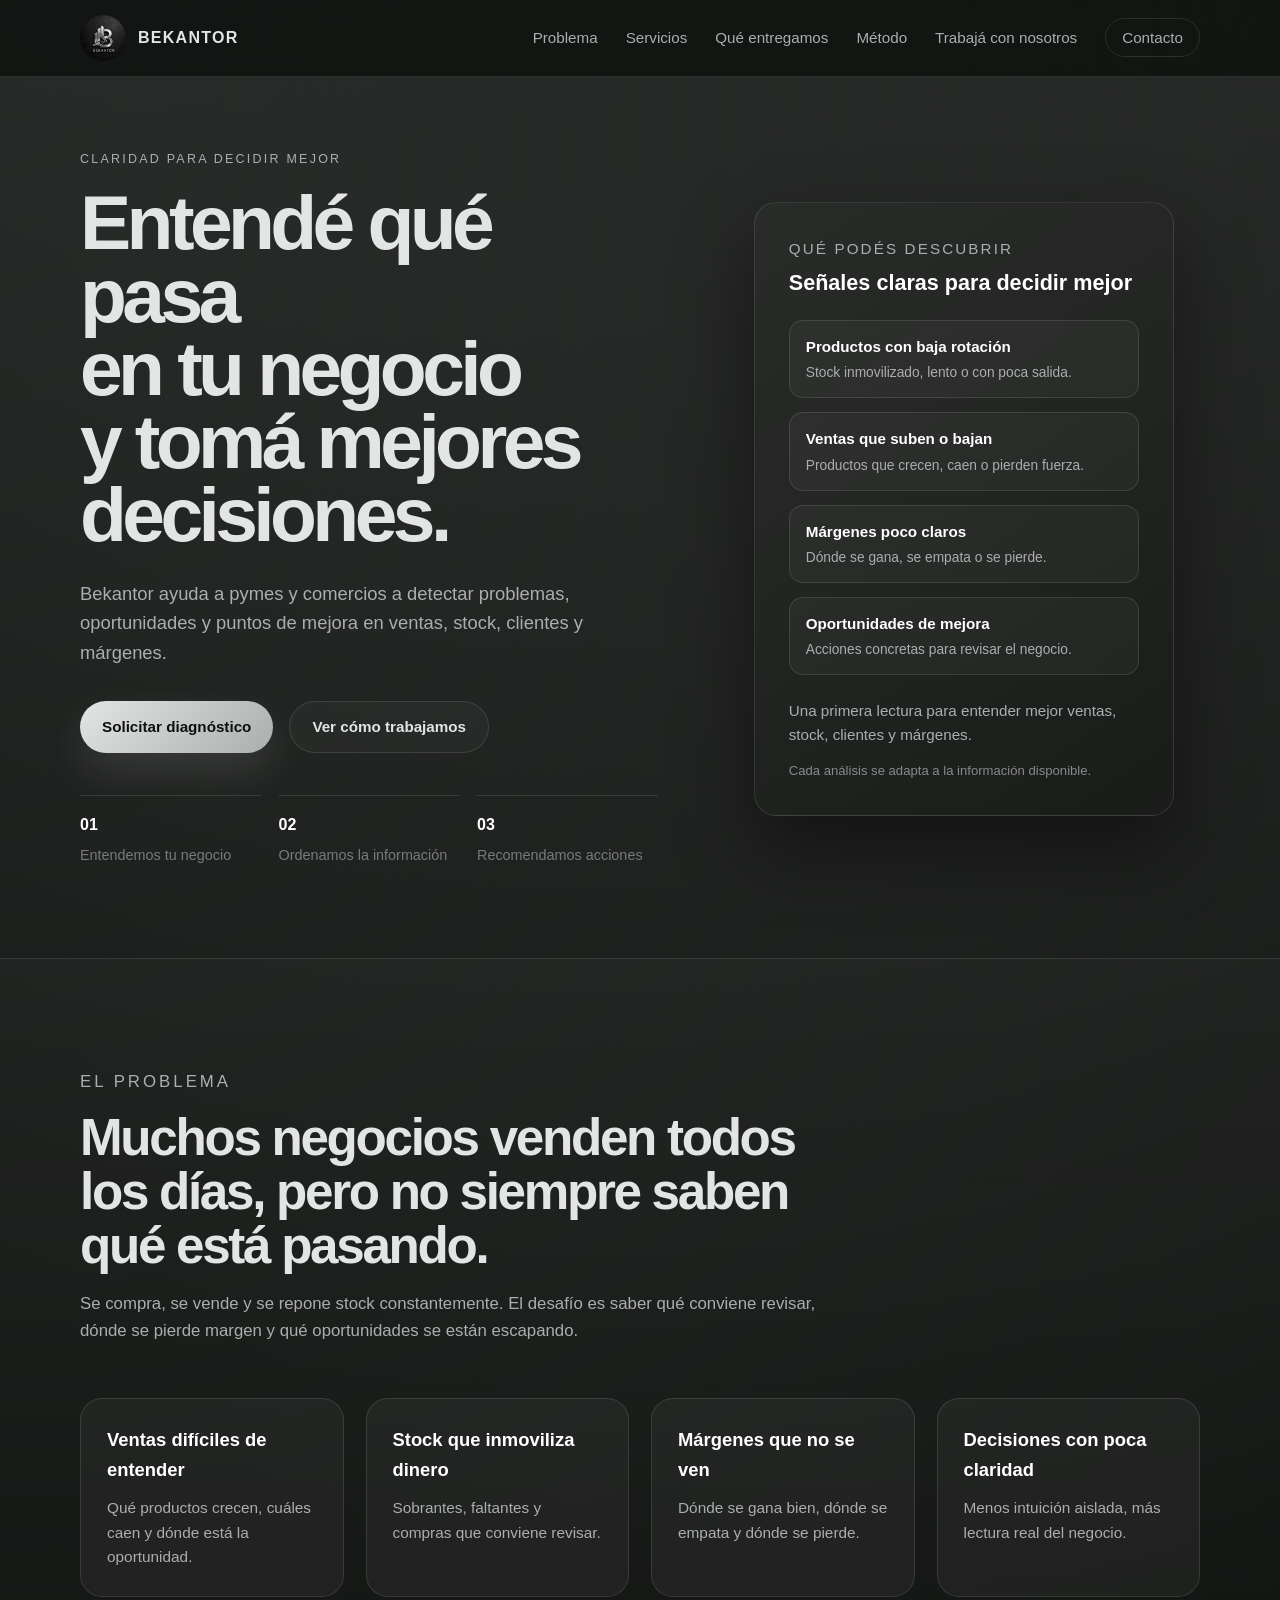
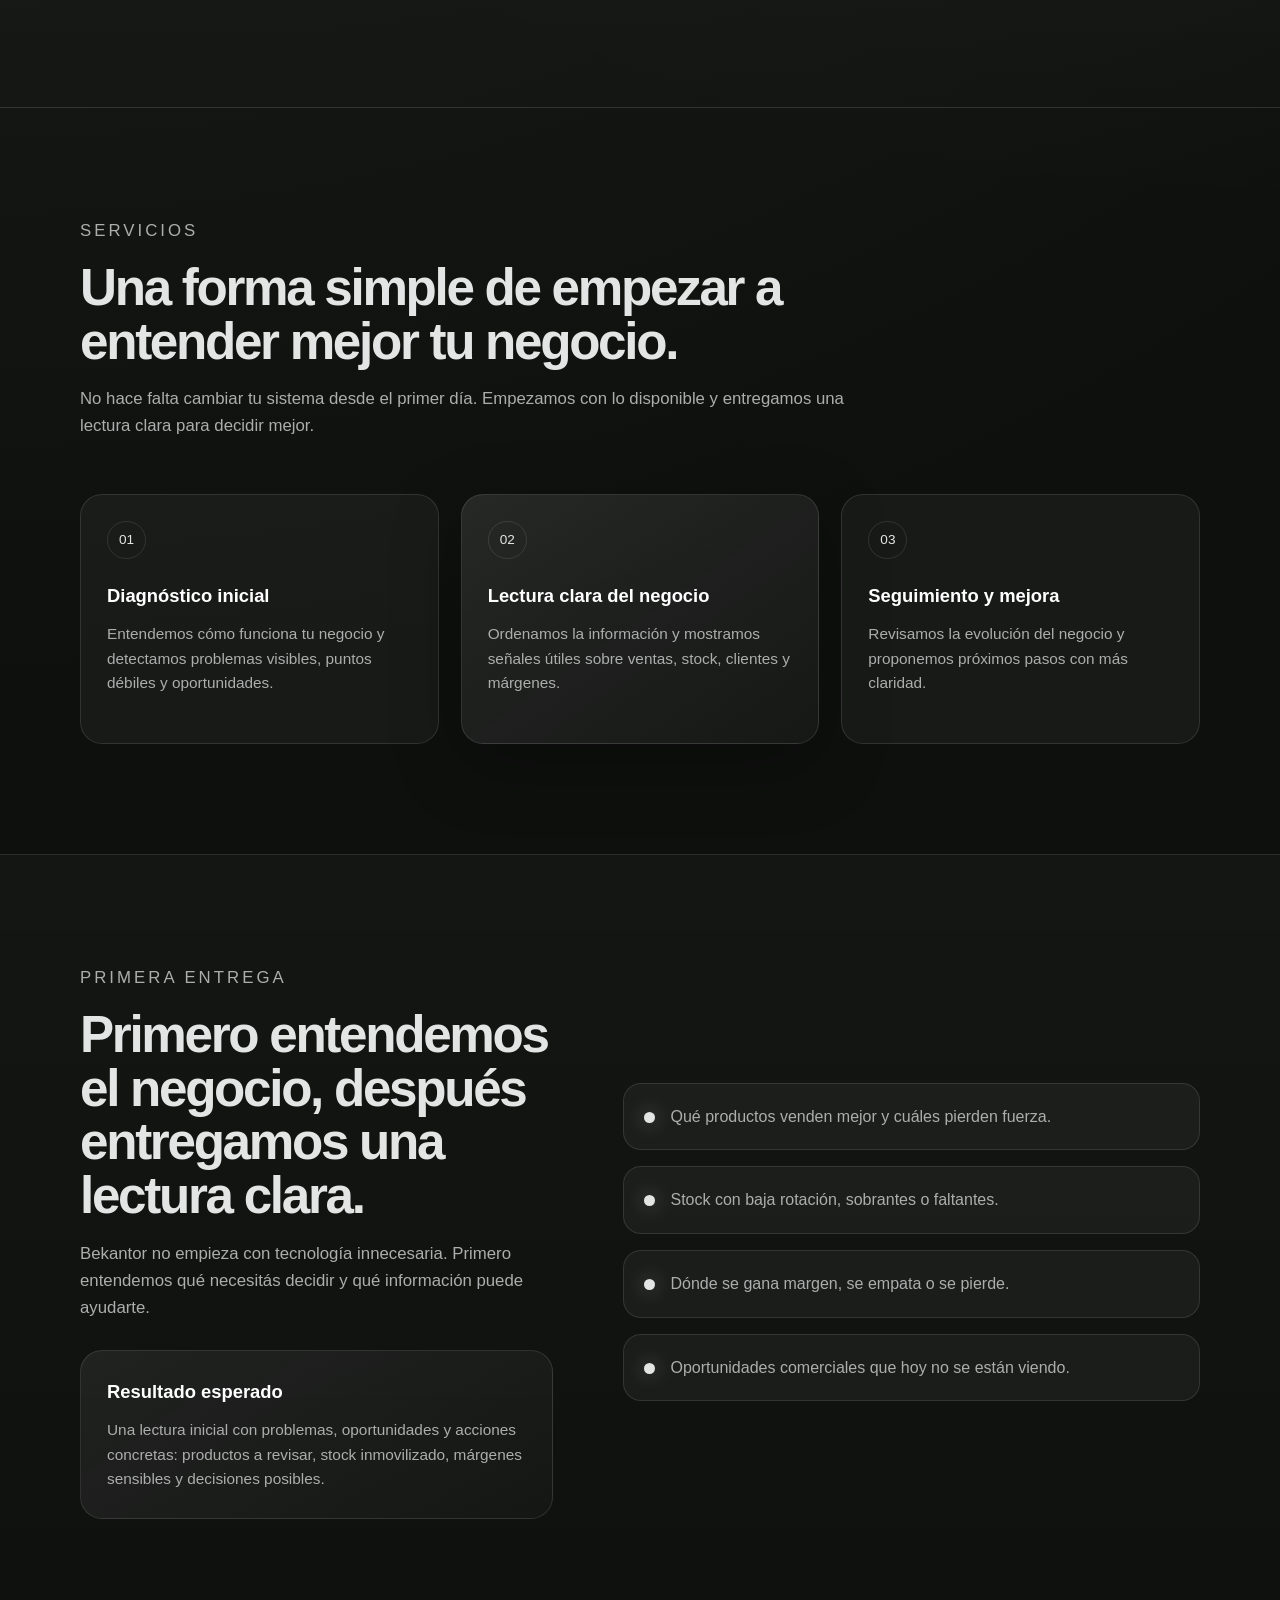
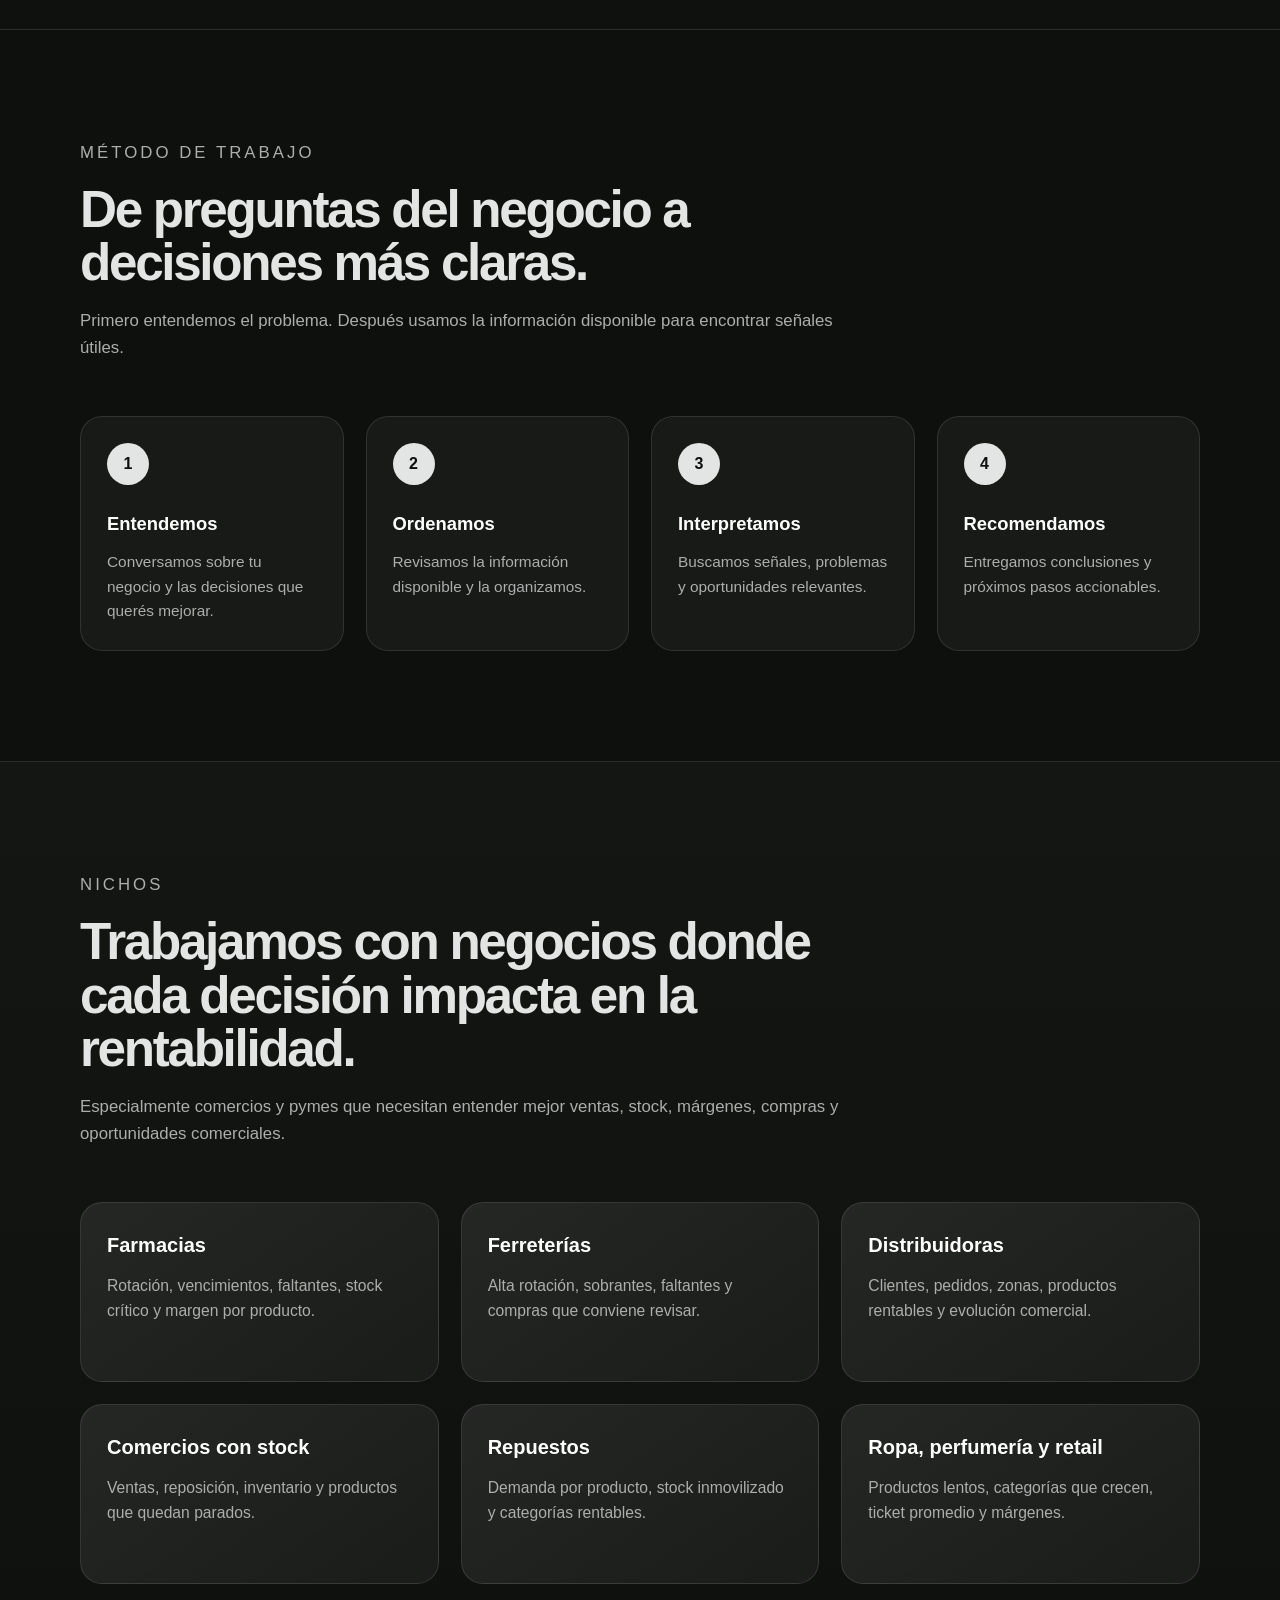
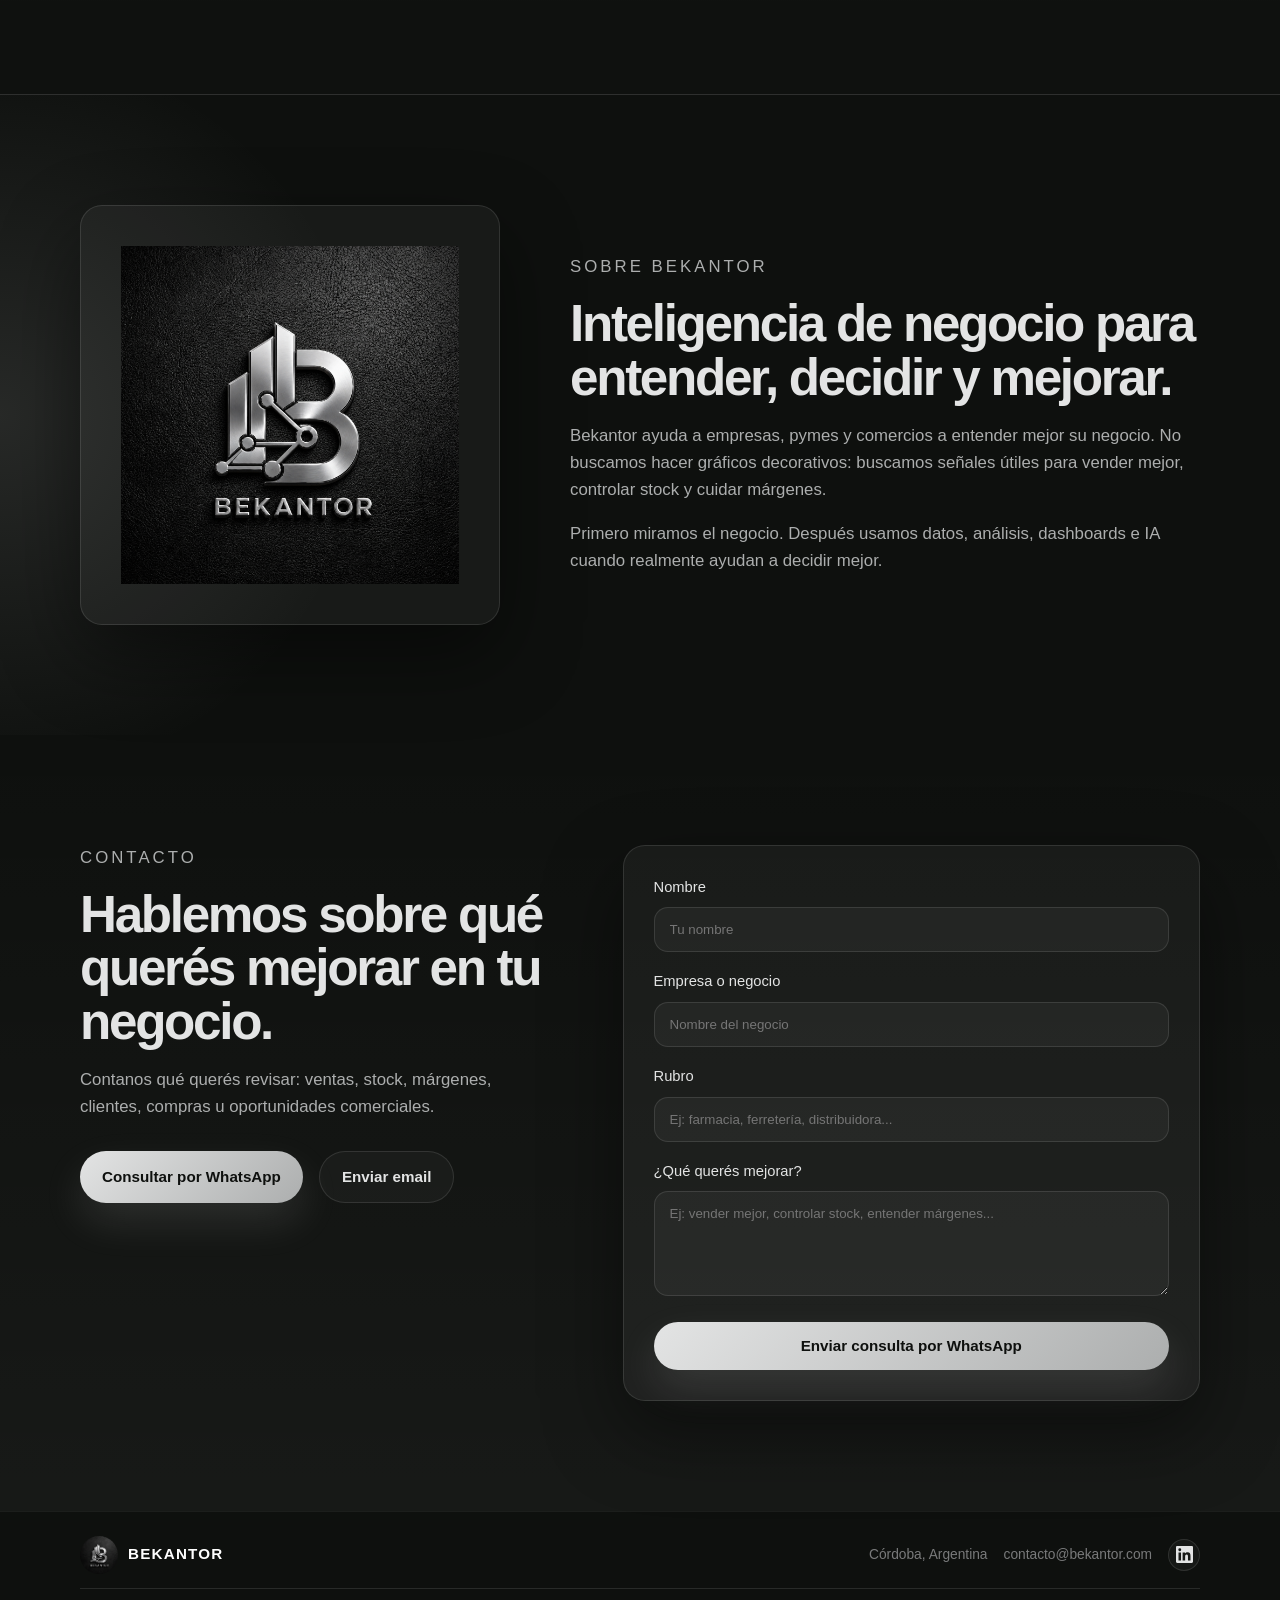
==== index.html @ 61283db9 "Primera version web Bekantor" ====
<!DOCTYPE html>
<html lang="es">

<head>
  <meta charset="UTF-8" />
  <meta name="viewport" content="width=device-width, initial-scale=1.0" />

  <title>Bekantor | Inteligencia de negocio para decidir mejor</title>

  <meta name="description"
    content="Bekantor ayuda a pymes y comercios a entender mejor su negocio, detectar oportunidades y tomar decisiones con más claridad." />

  <link rel="stylesheet" href="styles.css" />
  <link rel="icon" type="image/png" href="assets/bekantor-logo.png" />
</head>

<body>
  <!-- HEADER -->
  <header class="header">
    <div class="container navbar">
      <a href="#inicio" class="brand" aria-label="Bekantor inicio">
        <img src="assets/bekantor-logo.png" alt="Logo Bekantor" class="brand-logo" />
        <span>BEKANTOR</span>
      </a>

      <button class="menu-toggle" id="menuToggle" aria-label="Abrir menú" aria-expanded="false">
        ☰
      </button>

      <ul class="nav-links" id="navLinks">
        <li><a href="#problema">Problema</a></li>
        <li><a href="#servicios">Servicios</a></li>
        <li><a href="#entregamos">Qué entregamos</a></li>
        <li><a href="#metodo">Método</a></li>
        <li><a href="trabaja.html">Trabajá con nosotros</a></li>
        <li><a href="#contacto" class="nav-cta">Contacto</a></li>
      </ul>
    </div>
  </header>

  <main>
    <!-- HERO -->
    <section class="hero" id="inicio">
      <div class="container hero-grid">
        <div class="hero-content reveal">
          <p class="eyebrow">Claridad para decidir mejor</p>

          <h1>
            Entendé qué pasa<br />
            en tu negocio<br />
            y tomá mejores<br />
            decisiones.
          </h1>

          <p class="hero-text">
            Bekantor ayuda a pymes y comercios a detectar problemas,
            oportunidades y puntos de mejora en ventas, stock, clientes y márgenes.
          </p>

          <div class="hero-actions">
            <a href="#contacto" class="btn btn-primary">Solicitar diagnóstico</a>
            <a href="#metodo" class="btn btn-secondary">Ver cómo trabajamos</a>
          </div>

          <div class="hero-points">
            <div>
              <strong>01</strong>
              <span>Entendemos tu negocio</span>
            </div>

            <div>
              <strong>02</strong>
              <span>Ordenamos la información</span>
            </div>

            <div>
              <strong>03</strong>
              <span>Recomendamos acciones</span>
            </div>
          </div>
        </div>

        <div class="hero-card reveal">
          <div class="metal-card">
            <p class="card-kicker">Qué podés descubrir</p>
            <h2 class="card-title">Señales claras para decidir mejor</h2>

            <div class="insight-list">
              <div class="insight-item">
                <strong>Productos con baja rotación</strong>
                <span>Stock inmovilizado, lento o con poca salida.</span>
              </div>

              <div class="insight-item">
                <strong>Ventas que suben o bajan</strong>
                <span>Productos que crecen, caen o pierden fuerza.</span>
              </div>

              <div class="insight-item">
                <strong>Márgenes poco claros</strong>
                <span>Dónde se gana, se empata o se pierde.</span>
              </div>

              <div class="insight-item">
                <strong>Oportunidades de mejora</strong>
                <span>Acciones concretas para revisar el negocio.</span>
              </div>
            </div>

            <p class="card-description">
              Una primera lectura para entender mejor ventas, stock, clientes y márgenes.
            </p>

            <p class="card-description" style="margin-top: 12px; font-size: 0.82rem; opacity: 0.75;">
              Cada análisis se adapta a la información disponible.
            </p>
          </div>
        </div>
      </div>
    </section>

    <!-- PROBLEMA -->
    <section class="section section-dark" id="problema">
      <div class="container">
        <div class="section-header reveal">
          <p class="eyebrow">El problema</p>

          <h2>
            Muchos negocios venden todos los días, pero no siempre saben qué está pasando.
          </h2>

          <p>
            Se compra, se vende y se repone stock constantemente. El desafío es saber
            qué conviene revisar, dónde se pierde margen y qué oportunidades se están escapando.
          </p>
        </div>

        <div class="problem-grid">
          <article class="card reveal">
            <h3>Ventas difíciles de entender</h3>
            <p>Qué productos crecen, cuáles caen y dónde está la oportunidad.</p>
          </article>

          <article class="card reveal">
            <h3>Stock que inmoviliza dinero</h3>
            <p>Sobrantes, faltantes y compras que conviene revisar.</p>
          </article>

          <article class="card reveal">
            <h3>Márgenes que no se ven</h3>
            <p>Dónde se gana bien, dónde se empata y dónde se pierde.</p>
          </article>

          <article class="card reveal">
            <h3>Decisiones con poca claridad</h3>
            <p>Menos intuición aislada, más lectura real del negocio.</p>
          </article>
        </div>
      </div>
    </section>

    <!-- SERVICIOS -->
    <section class="section" id="servicios">
      <div class="container">
        <div class="section-header reveal">
          <p class="eyebrow">Servicios</p>

          <h2>
            Una forma simple de empezar a entender mejor tu negocio.
          </h2>

          <p>
            No hace falta cambiar tu sistema desde el primer día. Empezamos con lo disponible
            y entregamos una lectura clara para decidir mejor.
          </p>
        </div>

        <div class="services-grid">
          <article class="service-card reveal">
            <span class="service-number">01</span>

            <h3>Diagnóstico inicial</h3>

            <p>
              Entendemos cómo funciona tu negocio y detectamos problemas visibles,
              puntos débiles y oportunidades.
            </p>
          </article>

          <article class="service-card featured reveal">
            <span class="service-number">02</span>

            <h3>Lectura clara del negocio</h3>

            <p>
              Ordenamos la información y mostramos señales útiles sobre ventas,
              stock, clientes y márgenes.
            </p>
          </article>

          <article class="service-card reveal">
            <span class="service-number">03</span>

            <h3>Seguimiento y mejora</h3>

            <p>
              Revisamos la evolución del negocio y proponemos próximos pasos
              con más claridad.
            </p>
          </article>
        </div>
      </div>
    </section>

    <!-- QUÉ ENTREGAMOS -->
    <section class="section section-dark" id="entregamos">
      <div class="container mvp-grid">
        <div class="mvp-content reveal">
          <p class="eyebrow">Primera entrega</p>

          <h2>
            Primero entendemos el negocio, después entregamos una lectura clara.
          </h2>

          <p>
            Bekantor no empieza con tecnología innecesaria. Primero entendemos
            qué necesitás decidir y qué información puede ayudarte.
          </p>

          <div class="mvp-box">
            <h3>Resultado esperado</h3>
            <p>
              Una lectura inicial con problemas, oportunidades y acciones concretas:
              productos a revisar, stock inmovilizado, márgenes sensibles y decisiones posibles.
            </p>
          </div>
        </div>

        <div class="demo-list reveal">
          <div class="demo-item">
            <span></span>
            <p>Qué productos venden mejor y cuáles pierden fuerza.</p>
          </div>

          <div class="demo-item">
            <span></span>
            <p>Stock con baja rotación, sobrantes o faltantes.</p>
          </div>

          <div class="demo-item">
            <span></span>
            <p>Dónde se gana margen, se empata o se pierde.</p>
          </div>

          <div class="demo-item">
            <span></span>
            <p>Oportunidades comerciales que hoy no se están viendo.</p>
          </div>
        </div>
      </div>
    </section>

    <!-- MÉTODO -->
    <section class="section" id="metodo">
      <div class="container">
        <div class="section-header reveal">
          <p class="eyebrow">Método de trabajo</p>

          <h2>
            De preguntas del negocio a decisiones más claras.
          </h2>

          <p>
            Primero entendemos el problema. Después usamos la información disponible
            para encontrar señales útiles.
          </p>
        </div>

        <div class="steps-grid">
          <article class="step reveal">
            <span>1</span>
            <h3>Entendemos</h3>
            <p>Conversamos sobre tu negocio y las decisiones que querés mejorar.</p>
          </article>

          <article class="step reveal">
            <span>2</span>
            <h3>Ordenamos</h3>
            <p>Revisamos la información disponible y la organizamos.</p>
          </article>

          <article class="step reveal">
            <span>3</span>
            <h3>Interpretamos</h3>
            <p>Buscamos señales, problemas y oportunidades relevantes.</p>
          </article>

          <article class="step reveal">
            <span>4</span>
            <h3>Recomendamos</h3>
            <p>Entregamos conclusiones y próximos pasos accionables.</p>
          </article>
        </div>
      </div>
    </section>

    <!-- NICHOS -->
    <section class="section section-dark" id="nichos">
      <div class="container">
        <div class="section-header reveal">
          <p class="eyebrow">Nichos</p>

          <h2>
            Trabajamos con negocios donde cada decisión impacta en la rentabilidad.
          </h2>

          <p>
            Especialmente comercios y pymes que necesitan entender mejor ventas,
            stock, márgenes, compras y oportunidades comerciales.
          </p>
        </div>

        <div class="niche-grid reveal">
          <article class="niche-card">
            <h3>Farmacias</h3>
            <p>Rotación, vencimientos, faltantes, stock crítico y margen por producto.</p>
          </article>

          <article class="niche-card">
            <h3>Ferreterías</h3>
            <p>Alta rotación, sobrantes, faltantes y compras que conviene revisar.</p>
          </article>

          <article class="niche-card">
            <h3>Distribuidoras</h3>
            <p>Clientes, pedidos, zonas, productos rentables y evolución comercial.</p>
          </article>

          <article class="niche-card">
            <h3>Comercios con stock</h3>
            <p>Ventas, reposición, inventario y productos que quedan parados.</p>
          </article>

          <article class="niche-card">
            <h3>Repuestos</h3>
            <p>Demanda por producto, stock inmovilizado y categorías rentables.</p>
          </article>

          <article class="niche-card">
            <h3>Ropa, perfumería y retail</h3>
            <p>Productos lentos, categorías que crecen, ticket promedio y márgenes.</p>
          </article>
        </div>
      </div>
    </section>

    <!-- SOBRE BEKANTOR -->
    <section class="section about-section" id="sobre">
      <div class="container about-grid">
        <div class="about-logo reveal">
          <img src="assets/bekantor-logo.png" alt="Logo Bekantor" />
        </div>

        <div class="about-content reveal">
          <p class="eyebrow">Sobre Bekantor</p>

          <h2>
            Inteligencia de negocio para entender, decidir y mejorar.
          </h2>

          <p>
            Bekantor ayuda a empresas, pymes y comercios a entender mejor su negocio.
            No buscamos hacer gráficos decorativos: buscamos señales útiles para vender mejor,
            controlar stock y cuidar márgenes.
          </p>

          <p>
            Primero miramos el negocio. Después usamos datos, análisis, dashboards e IA
            cuando realmente ayudan a decidir mejor.
          </p>
        </div>
      </div>
    </section>

    <!-- CONTACTO -->
    <section class="section contact-section" id="contacto">
      <div class="container contact-grid">
        <div class="contact-content reveal">
          <p class="eyebrow">Contacto</p>

          <h2>
            Hablemos sobre qué querés mejorar en tu negocio.
          </h2>

          <p>
            Contanos qué querés revisar: ventas, stock, márgenes, clientes,
            compras u oportunidades comerciales.
          </p>

          <div class="contact-actions">
            <a href="#" class="btn btn-primary" id="whatsappBtn">
              Consultar por WhatsApp
            </a>

            <a href="mailto:contacto@bekantor.com" class="btn btn-secondary">
              Enviar email
            </a>
          </div>
        </div>

        <form class="contact-form reveal" id="contactForm">
          <label for="name">
            Nombre
            <input type="text" id="name" name="name" placeholder="Tu nombre" required />
          </label>

          <label for="business">
            Empresa o negocio
            <input type="text" id="business" name="business" placeholder="Nombre del negocio" required />
          </label>

          <label for="industry">
            Rubro
            <input type="text" id="industry" name="industry" placeholder="Ej: farmacia, ferretería, distribuidora..." />
          </label>

          <label for="message">
            ¿Qué querés mejorar?
            <textarea id="message" name="message" rows="5"
              placeholder="Ej: vender mejor, controlar stock, entender márgenes..."></textarea>
          </label>

          <button type="submit" class="btn btn-primary full">
            Enviar consulta por WhatsApp
          </button>
        </form>
      </div>
    </section>
  </main>

  <!-- FOOTER -->
  <footer class="bekantor-footer">
    <div class="container bekantor-footer-inner">
      <a href="index.html" class="bekantor-footer-brand">
        <img src="assets/bekantor-logo.png" alt="Logo Bekantor" width="38" height="38" />
        <span>BEKANTOR</span>
      </a>

      <div class="bekantor-footer-right">
        <p>Córdoba, Argentina</p>
        <p>contacto@bekantor.com</p>

        <a href="https://www.linkedin.com/company/bekantor" target="_blank" rel="noopener noreferrer"
          class="linkedin-small" aria-label="LinkedIn de Bekantor">
          <svg width="17" height="17" viewBox="0 0 24 24" aria-hidden="true">
            <path
              d="M20.45 20.45h-3.56v-5.58c0-1.33-.02-3.04-1.85-3.04-1.85 0-2.14 1.45-2.14 2.95v5.67H9.34V9h3.42v1.56h.05c.48-.9 1.64-1.85 3.37-1.85 3.6 0 4.27 2.37 4.27 5.46v6.28ZM5.32 7.43a2.06 2.06 0 1 1 0-4.12 2.06 2.06 0 0 1 0 4.12ZM7.1 20.45H3.54V9H7.1v11.45ZM22.22 0H1.77C.8 0 0 .77 0 1.72v20.56C0 23.23.8 24 1.77 24h20.45c.98 0 1.78-.77 1.78-1.72V1.72C24 .77 23.2 0 22.22 0Z" />
          </svg>
        </a>
      </div>
    </div>

    <div class="container bekantor-footer-bottom">
      <p>© 2026 Bekantor. Todos los derechos reservados.</p>
    </div>
  </footer>

  <script src="script.js"></script>
</body>

</html>
---- styles.css ----
:root {
  --black: #0e100e;
  --black-soft: #151715;
  --dark-gray: #1d1f1d;
  --gray: #797a7b;
  --silver: #acaeae;
  --silver-light: #e3e4e4;
  --white: #ffffff;

  --border: rgba(227, 228, 228, 0.12);
  --card: rgba(255, 255, 255, 0.045);
  --card-hover: rgba(255, 255, 255, 0.075);

  --shadow: 0 30px 80px rgba(0, 0, 0, 0.45);
  --radius: 22px;
  --transition: 0.25s ease;
}

/* BASE */

* {
  margin: 0;
  padding: 0;
  box-sizing: border-box;
}

html {
  scroll-behavior: smooth;
}

body {
  font-family: Arial, Helvetica, sans-serif;
  background:
    radial-gradient(circle at top left, rgba(172, 174, 174, 0.14), transparent 35%),
    radial-gradient(circle at top right, rgba(227, 228, 228, 0.08), transparent 28%),
    var(--black);
  color: var(--silver-light);
  line-height: 1.6;
  overflow-x: hidden;
}

body.menu-open {
  overflow: hidden;
}

img {
  max-width: 100%;
  display: block;
}

a {
  color: inherit;
  text-decoration: none;
}

.container {
  width: min(1120px, 92%);
  margin: 0 auto;
}

/* HEADER */

.header {
  position: fixed;
  top: 0;
  width: 100%;
  z-index: 50;
  backdrop-filter: blur(18px);
  background: rgba(14, 16, 14, 0.78);
  border-bottom: 1px solid var(--border);
}

.navbar {
  height: 76px;
  display: flex;
  align-items: center;
  justify-content: space-between;
}

.brand {
  display: flex;
  align-items: center;
  gap: 12px;
  font-weight: 700;
  letter-spacing: 0.08em;
  text-transform: uppercase;
}

.brand-logo {
  width: 46px;
  height: 46px;
  object-fit: contain;
  border-radius: 50%;
}

.nav-links {
  display: flex;
  align-items: center;
  gap: 28px;
  list-style: none;
  color: var(--silver);
  font-size: 0.95rem;
}

.nav-links a {
  transition: var(--transition);
}

.nav-links a:hover,
.nav-links a:focus-visible {
  color: var(--white);
}

.nav-cta {
  padding: 10px 16px;
  border: 1px solid var(--border);
  border-radius: 999px;
}

.menu-toggle {
  display: none;
  background: none;
  border: none;
  color: var(--silver-light);
  font-size: 1.8rem;
  cursor: pointer;
}

/* HERO */

.hero {
  min-height: 100vh;
  padding: 150px 0 90px;
  display: flex;
  align-items: center;
}

.hero-grid {
  display: grid;
  grid-template-columns: 1.1fr 0.9fr;
  gap: 70px;
  align-items: center;
}

.eyebrow {
  color: var(--silver);
  text-transform: uppercase;
  letter-spacing: 0.18em;
  font-size: 0.78rem;
  margin-bottom: 16px;
}

.hero h1 {
  font-size: clamp(2.5rem, 6vw, 5.6rem);
  line-height: 0.95;
  letter-spacing: -0.06em;
  margin-bottom: 28px;
}

.hero h1 span {
  color: var(--white);
  text-shadow: 0 0 30px rgba(227, 228, 228, 0.22);
}

.hero-text {
  max-width: 660px;
  color: var(--silver);
  font-size: 1.15rem;
  margin-bottom: 34px;
}

.hero-actions {
  display: flex;
  gap: 16px;
  flex-wrap: wrap;
  margin-bottom: 42px;
}

.btn {
  display: inline-flex;
  align-items: center;
  justify-content: center;
  min-height: 48px;
  padding: 13px 22px;
  border-radius: 999px;
  font-weight: 700;
  transition: var(--transition);
  cursor: pointer;
  border: none;
  font-size: 0.95rem;
}

.btn-primary {
  background: linear-gradient(135deg, var(--silver-light), var(--silver));
  color: var(--black);
  box-shadow: 0 18px 40px rgba(227, 228, 228, 0.12);
}

.btn-primary:hover,
.btn-primary:focus-visible {
  transform: translateY(-2px);
  box-shadow: 0 22px 50px rgba(227, 228, 228, 0.18);
}

.btn-secondary {
  border: 1px solid var(--border);
  color: var(--silver-light);
  background: rgba(255, 255, 255, 0.03);
}

.btn-secondary:hover,
.btn-secondary:focus-visible {
  background: rgba(255, 255, 255, 0.08);
  transform: translateY(-2px);
}

.full {
  width: 100%;
}

.hero-points {
  display: grid;
  grid-template-columns: repeat(3, 1fr);
  gap: 18px;
  max-width: 680px;
}

.hero-points div {
  border-top: 1px solid var(--border);
  padding-top: 16px;
}

.hero-points strong {
  display: block;
  color: var(--white);
  margin-bottom: 4px;
}

.hero-points span {
  color: var(--gray);
  font-size: 0.9rem;
}

.hero-card {
  display: flex;
  justify-content: center;
}

.metal-card {
  width: 100%;
  max-width: 420px;
  padding: 34px;
  border-radius: var(--radius);
  background:
    linear-gradient(145deg, rgba(255, 255, 255, 0.09), rgba(255, 255, 255, 0.025)),
    var(--black-soft);
  border: 1px solid var(--border);
  box-shadow: var(--shadow);
  position: relative;
  overflow: hidden;
}

.metal-card::before {
  content: "";
  position: absolute;
  inset: -1px;
  background: linear-gradient(120deg, transparent, rgba(227, 228, 228, 0.12), transparent);
  transform: translateX(-100%);
  animation: shine 5s infinite;
}

@keyframes shine {
  0% {
    transform: translateX(-100%);
  }

  45%,
  100% {
    transform: translateX(100%);
  }
}

.card-kicker {
  color: var(--silver);
  text-transform: uppercase;
  letter-spacing: 0.14em;
  font-size: 0.72rem;
  margin-bottom: 10px;
  position: relative;
  z-index: 1;
}

.card-title {
  color: var(--white);
  font-size: 1.35rem;
  line-height: 1.15;
  margin-bottom: 24px;
  position: relative;
  z-index: 1;
}

.card-description,
.metal-card p {
  color: var(--silver);
  font-size: 0.95rem;
  position: relative;
  z-index: 1;
}

/* INSIGHT CARD */

.insight-list {
  display: grid;
  gap: 14px;
  margin: 24px 0;
  position: relative;
  z-index: 1;
}

.insight-item {
  padding: 14px 16px;
  border: 1px solid var(--border);
  border-radius: 14px;
  background: rgba(255, 255, 255, 0.035);
}

.insight-item strong {
  display: block;
  color: var(--white);
  font-size: 0.95rem;
  margin-bottom: 4px;
}

.insight-item span {
  display: block;
  color: var(--silver);
  font-size: 0.86rem;
  line-height: 1.45;
}

/* SECTIONS */

.section {
  padding: 110px 0;
}

.section-dark {
  background:
    linear-gradient(180deg, rgba(255, 255, 255, 0.025), rgba(255, 255, 255, 0.005));
  border-top: 1px solid var(--border);
  border-bottom: 1px solid var(--border);
}

.section-header {
  max-width: 780px;
  margin-bottom: 54px;
}

.section-header h2,
.mvp-content h2,
.about-content h2,
.contact-content h2 {
  font-size: clamp(2rem, 4vw, 3.6rem);
  line-height: 1.05;
  letter-spacing: -0.045em;
  margin-bottom: 18px;
}

.section-header p,
.mvp-content p,
.about-content p,
.contact-content p {
  color: var(--silver);
  font-size: 1.05rem;
}

/* GENERAL CARDS */

.problem-grid,
.services-grid,
.steps-grid,
.niche-grid {
  display: grid;
  gap: 22px;
}

.problem-grid {
  grid-template-columns: repeat(4, 1fr);
}

.services-grid {
  grid-template-columns: repeat(3, 1fr);
  align-items: start;
}

.steps-grid {
  grid-template-columns: repeat(4, 1fr);
}

.niche-grid {
  grid-template-columns: repeat(3, 1fr);
  align-items: start;
}

.card,
.service-card,
.step,
.mvp-box,
.niche-card {
  background: var(--card);
  border: 1px solid var(--border);
  border-radius: var(--radius);
  padding: 26px;
  transition: var(--transition);
}

.card:hover,
.service-card:hover,
.step:hover,
.niche-card:hover {
  transform: translateY(-5px);
  background: var(--card-hover);
}

.card h3,
.service-card h3,
.step h3,
.mvp-box h3,
.niche-card h3 {
  color: var(--white);
  margin-bottom: 12px;
  font-size: 1.15rem;
}

.card p,
.service-card p,
.step p,
.mvp-box p,
.niche-card p {
  color: var(--silver);
  font-size: 0.96rem;
}

/* SERVICE CARDS - compactadas */

.service-card {
  min-height: 250px;
  display: flex;
  flex-direction: column;
  justify-content: flex-start;
}

.service-card.featured {
  background:
    linear-gradient(145deg, rgba(227, 228, 228, 0.11), rgba(255, 255, 255, 0.035));
  box-shadow: 0 20px 70px rgba(0, 0, 0, 0.28);
}

.service-number {
  display: inline-flex;
  width: fit-content;
  margin-bottom: 22px;
  color: var(--silver-light);
  font-size: 0.85rem;
  border: 1px solid var(--border);
  padding: 7px 11px;
  border-radius: 999px;
}

.service-card p {
  line-height: 1.6;
}

/* MVP / DEMO */

.mvp-grid {
  display: grid;
  grid-template-columns: 0.9fr 1.1fr;
  gap: 70px;
  align-items: center;
}

.mvp-box {
  margin-top: 28px;
  background:
    linear-gradient(145deg, rgba(227, 228, 228, 0.08), rgba(255, 255, 255, 0.025));
}

.demo-list {
  display: grid;
  gap: 16px;
}

.demo-item {
  display: flex;
  gap: 16px;
  align-items: flex-start;
  padding: 20px;
  border: 1px solid var(--border);
  border-radius: 18px;
  background: var(--card);
}

.demo-item span {
  width: 11px;
  min-width: 11px;
  height: 11px;
  border-radius: 50%;
  background: var(--silver-light);
  margin-top: 8px;
  box-shadow: 0 0 20px rgba(227, 228, 228, 0.4);
}

.demo-item p {
  color: var(--silver);
}

/* STEPS */

.step span {
  width: 42px;
  height: 42px;
  display: inline-flex;
  align-items: center;
  justify-content: center;
  background: var(--silver-light);
  color: var(--black);
  border-radius: 50%;
  font-weight: 800;
  margin-bottom: 24px;
}

/* NICHE CARDS - compactadas */

.niche-card {
  min-height: 180px;
  display: flex;
  flex-direction: column;
  justify-content: flex-start;
  background:
    linear-gradient(145deg, rgba(255, 255, 255, 0.065), rgba(255, 255, 255, 0.025)),
    var(--black-soft);
}

.niche-card h3 {
  font-size: 1.25rem;
  margin-bottom: 12px;
}

.niche-card p {
  font-size: 0.98rem;
  line-height: 1.6;
  margin: 0;
}

/* ABOUT */

.about-section {
  background:
    radial-gradient(circle at center left, rgba(227, 228, 228, 0.12), transparent 28%);
}

.about-grid {
  display: grid;
  grid-template-columns: 0.8fr 1.2fr;
  gap: 70px;
  align-items: center;
}

.about-logo {
  padding: 40px;
  border: 1px solid var(--border);
  border-radius: var(--radius);
  background: var(--card);
  box-shadow: var(--shadow);
}

.about-content p+p {
  margin-top: 18px;
}

/* CONTACT */

.contact-section {
  background:
    linear-gradient(180deg, transparent, rgba(255, 255, 255, 0.04));
}

.contact-grid {
  display: grid;
  grid-template-columns: 0.9fr 1.1fr;
  gap: 70px;
  align-items: start;
}

.contact-actions {
  display: flex;
  gap: 16px;
  flex-wrap: wrap;
  margin-top: 30px;
}

.contact-form {
  display: grid;
  gap: 18px;
  padding: 30px;
  border: 1px solid var(--border);
  border-radius: var(--radius);
  background: var(--card);
  box-shadow: var(--shadow);
}

.contact-form label {
  color: var(--silver-light);
  font-size: 0.92rem;
}

.contact-form input,
.contact-form textarea {
  width: 100%;
  margin-top: 8px;
  background: rgba(255, 255, 255, 0.045);
  border: 1px solid var(--border);
  border-radius: 14px;
  padding: 14px 15px;
  color: var(--white);
  font-family: inherit;
  outline: none;
  transition: var(--transition);
}

.contact-form input:focus,
.contact-form textarea:focus {
  border-color: rgba(227, 228, 228, 0.42);
  background: rgba(255, 255, 255, 0.07);
}

.contact-form textarea {
  resize: vertical;
}

/* MINIMAL BEKANTOR FOOTER */

.bekantor-footer {
  background: var(--black);
  border-top: 1px solid rgba(255, 255, 255, 0.06);
  padding: 24px 0 14px;
  color: var(--gray);
}

.bekantor-footer-inner {
  display: flex;
  justify-content: space-between;
  align-items: center;
  gap: 32px;
}

.bekantor-footer-brand {
  display: inline-flex;
  align-items: center;
  gap: 10px;
  color: var(--white);
  font-size: 0.95rem;
  font-weight: 800;
  letter-spacing: 0.08em;
}

.bekantor-footer-brand img {
  width: 38px !important;
  height: 38px !important;
  max-width: 38px !important;
  object-fit: contain;
  border-radius: 50%;
}

.bekantor-footer-right {
  display: flex;
  align-items: center;
  justify-content: flex-end;
  gap: 16px;
  flex-wrap: wrap;
}

.bekantor-footer-right p {
  color: var(--gray);
  font-size: 0.86rem;
}

.linkedin-small {
  width: 32px !important;
  height: 32px !important;
  min-width: 32px !important;
  max-width: 32px !important;
  border: 1px solid var(--border);
  border-radius: 50%;
  display: inline-flex;
  align-items: center;
  justify-content: center;
  background: rgba(255, 255, 255, 0.035);
  transition: var(--transition);
}

.linkedin-small svg {
  width: 17px !important;
  height: 17px !important;
  max-width: 17px !important;
  max-height: 17px !important;
  fill: var(--silver-light);
  display: block;
}

.linkedin-small:hover {
  background: rgba(255, 255, 255, 0.09);
  transform: translateY(-2px);
}

.bekantor-footer-bottom {
  margin-top: 14px;
  padding-top: 10px;
  border-top: 1px solid var(--border);
  text-align: center;
}

.bekantor-footer-bottom p {
  color: var(--gray);
  font-size: 0.76rem;
}

/* ANIMATIONS */

.reveal {
  opacity: 0;
  transform: translateY(24px);
  transition: 0.7s ease;
}

.reveal.active {
  opacity: 1;
  transform: translateY(0);
}

@media (prefers-reduced-motion: reduce) {
  html {
    scroll-behavior: auto;
  }

  .reveal,
  .btn,
  .card,
  .service-card,
  .step,
  .niche-card {
    transition: none;
  }

  .metal-card::before {
    animation: none;
  }
}

/* TRABAJA CON NOSOTROS */

.jobs-simple-page {
  background:
    radial-gradient(circle at top left, rgba(172, 174, 174, 0.14), transparent 34%),
    radial-gradient(circle at top right, rgba(227, 228, 228, 0.08), transparent 30%),
    var(--black);
  color: var(--silver-light);
}

.jobs-simple-page .header {
  background: rgba(14, 16, 14, 0.88);
}

.jobs-top {
  padding: 150px 0 82px;
  background:
    radial-gradient(circle at center, rgba(227, 228, 228, 0.08), transparent 34%),
    linear-gradient(180deg, rgba(255, 255, 255, 0.03), transparent);
  color: var(--white);
  text-align: center;
  border-bottom: 1px solid var(--border);
}

.jobs-top-content {
  max-width: 760px;
  margin: 0 auto;
}

.jobs-eyebrow {
  text-transform: uppercase;
  letter-spacing: 0.18em;
  color: var(--silver);
  font-size: 0.78rem;
  margin-bottom: 14px;
}

.jobs-eyebrow.dark {
  color: var(--silver);
}

.jobs-top h1 {
  font-size: clamp(2.8rem, 5vw, 4.8rem);
  line-height: 0.95;
  letter-spacing: -0.06em;
  margin-bottom: 18px;
  text-shadow: 0 0 28px rgba(227, 228, 228, 0.16);
}

.jobs-top p {
  color: var(--silver);
  font-size: 1.08rem;
}

.jobs-board {
  padding: 85px 0 110px;
  background:
    linear-gradient(180deg, rgba(255, 255, 255, 0.025), rgba(255, 255, 255, 0.005));
}

.jobs-board-header {
  display: flex;
  justify-content: space-between;
  align-items: end;
  gap: 24px;
  margin-bottom: 38px;
}

.jobs-board-header h2 {
  color: var(--white);
  font-size: clamp(2rem, 3.6vw, 3.2rem);
  line-height: 1.05;
  letter-spacing: -0.045em;
}

.jobs-main-link {
  color: var(--silver-light);
  font-weight: 800;
  border: 1px solid var(--border);
  border-radius: 999px;
  padding: 12px 18px;
  background: rgba(255, 255, 255, 0.035);
  transition: var(--transition);
  white-space: nowrap;
}

.jobs-main-link:hover {
  background: rgba(255, 255, 255, 0.08);
  transform: translateY(-2px);
}

.jobs-cards {
  display: grid;
  grid-template-columns: repeat(3, 1fr);
  gap: 26px;
}

.simple-job-card {
  min-height: 465px;
  display: flex;
  flex-direction: column;
  overflow: hidden;
  border-radius: var(--radius);
  border: 1px solid var(--border);
  background:
    linear-gradient(145deg, rgba(255, 255, 255, 0.07), rgba(255, 255, 255, 0.025)),
    var(--black-soft);
  box-shadow: var(--shadow);
  transition: var(--transition);
}

.simple-job-card:hover {
  transform: translateY(-6px);
  background:
    linear-gradient(145deg, rgba(255, 255, 255, 0.095), rgba(255, 255, 255, 0.035)),
    var(--black-soft);
}

.job-illustration {
  height: 125px;
  display: flex;
  align-items: center;
  justify-content: center;
  background:
    radial-gradient(circle at center, rgba(227, 228, 228, 0.12), transparent 42%),
    rgba(255, 255, 255, 0.025);
  border-bottom: 1px solid var(--border);
}

.job-illustration img {
  width: 58px;
  height: 58px;
  object-fit: contain;
  opacity: 0.9;
  filter: drop-shadow(0 16px 28px rgba(0, 0, 0, 0.45));
}

.simple-job-content {
  padding: 28px;
  display: flex;
  flex-direction: column;
  flex: 1;
}

.job-date {
  display: inline-flex;
  width: fit-content;
  color: var(--silver);
  font-size: 0.78rem;
  font-weight: 700;
  letter-spacing: 0.04em;
  margin-bottom: 14px;
  text-transform: uppercase;
}

.simple-job-card h3 {
  color: var(--white);
  font-size: 1.35rem;
  line-height: 1.18;
  margin-bottom: 16px;
}

.simple-job-card p {
  color: var(--silver);
  font-size: 0.96rem;
  line-height: 1.65;
}

.simple-job-card a {
  color: var(--silver-light);
  font-weight: 800;
  margin-top: auto;
  padding-top: 26px;
  transition: var(--transition);
}

.simple-job-card a:hover {
  color: var(--white);
  transform: translateX(4px);
}

.jobs-note {
  margin-top: 42px;
  max-width: 820px;
  color: var(--gray);
  font-size: 0.96rem;
}

/* DETALLE DE VACANTES */

.job-detail-page {
  background:
    radial-gradient(circle at top left, rgba(172, 174, 174, 0.14), transparent 34%),
    radial-gradient(circle at top right, rgba(227, 228, 228, 0.08), transparent 30%),
    var(--black);
  color: var(--silver-light);
}

.job-detail-page .header {
  background: rgba(14, 16, 14, 0.9);
}

.job-detail-hero {
  padding: 145px 0 72px;
  border-bottom: 1px solid var(--border);
  background:
    radial-gradient(circle at center, rgba(227, 228, 228, 0.08), transparent 34%),
    linear-gradient(180deg, rgba(255, 255, 255, 0.035), transparent);
}

.job-detail-hero .container {
  max-width: 1060px;
}

.job-detail-back {
  display: inline-flex;
  margin-bottom: 26px;
  color: var(--silver);
  font-size: 0.95rem;
  transition: var(--transition);
}

.job-detail-back:hover {
  color: var(--white);
  transform: translateX(-3px);
}

.job-detail-kicker {
  text-transform: uppercase;
  letter-spacing: 0.18em;
  color: var(--silver);
  font-size: 0.78rem;
  margin-bottom: 14px;
}

.job-detail-title {
  font-size: clamp(2.5rem, 5vw, 4.3rem);
  line-height: 1;
  letter-spacing: -0.055em;
  color: var(--white);
  margin-bottom: 18px;
  text-shadow: 0 0 28px rgba(227, 228, 228, 0.14);
}

.job-detail-subtitle {
  color: var(--silver);
  font-size: 1.08rem;
  max-width: 780px;
}

.job-detail-meta {
  display: flex;
  flex-wrap: wrap;
  gap: 12px;
  margin-top: 30px;
}

.job-detail-meta span {
  border: 1px solid var(--border);
  border-radius: 999px;
  padding: 9px 13px;
  color: var(--silver-light);
  background: rgba(255, 255, 255, 0.035);
  font-size: 0.85rem;
}

.job-detail-section {
  padding: 74px 0 115px;
}

.job-detail-layout {
  display: grid;
  grid-template-columns: 1.35fr 0.65fr;
  gap: 34px;
  align-items: start;
}

.job-detail-main,
.job-detail-side {
  border: 1px solid var(--border);
  border-radius: var(--radius);
  background:
    linear-gradient(145deg, rgba(255, 255, 255, 0.07), rgba(255, 255, 255, 0.025)),
    var(--black-soft);
  box-shadow: var(--shadow);
}

.job-detail-main {
  padding: 38px;
}

.job-detail-side {
  padding: 30px;
  position: sticky;
  top: 100px;
}

.job-detail-block+.job-detail-block {
  margin-top: 34px;
  padding-top: 30px;
  border-top: 1px solid var(--border);
}

.job-detail-main h2,
.job-detail-side h3 {
  color: var(--white);
}

.job-detail-main h2 {
  font-size: 1.45rem;
  margin-bottom: 14px;
}

.job-detail-main p,
.job-detail-side p {
  color: var(--silver);
  font-size: 1rem;
  line-height: 1.75;
}

.job-detail-main ul {
  list-style: none;
  display: grid;
  gap: 12px;
  margin-top: 16px;
}

.job-detail-main li {
  color: var(--silver);
  line-height: 1.65;
  position: relative;
  padding-left: 24px;
}

.job-detail-main li::before {
  content: "•";
  position: absolute;
  left: 0;
  top: 0;
  color: var(--silver-light);
}

.job-tags {
  display: flex;
  flex-wrap: wrap;
  gap: 10px;
  margin-top: 28px;
}

.job-tags span {
  padding: 8px 12px;
  border: 1px solid var(--border);
  border-radius: 999px;
  font-size: 0.82rem;
  color: var(--silver-light);
  background: rgba(255, 255, 255, 0.035);
}

.job-apply-box {
  margin-top: 24px;
  display: grid;
  gap: 14px;
}

.job-apply-box .btn {
  width: 100%;
}

.job-side-list {
  display: grid;
  gap: 14px;
  margin-top: 18px;
  margin-bottom: 26px;
}

.job-side-item {
  border-bottom: 1px solid var(--border);
  padding-bottom: 14px;
}

.job-side-item strong {
  display: block;
  color: var(--white);
  font-size: 0.92rem;
  margin-bottom: 2px;
}

.job-side-item span {
  color: var(--silver);
  font-size: 0.92rem;
}

.related-links {
  display: grid;
  gap: 12px;
  margin-top: 18px;
}

.related-links a {
  color: var(--silver-light);
  font-size: 0.95rem;
  transition: var(--transition);
}

.related-links a:hover {
  color: var(--white);
  transform: translateX(3px);
}

/* RESPONSIVE */

@media (max-width: 1100px) {
  .jobs-cards {
    grid-template-columns: repeat(2, 1fr);
  }
}

@media (max-width: 960px) {

  .hero-grid,
  .mvp-grid,
  .about-grid,
  .contact-grid,
  .job-detail-layout {
    grid-template-columns: 1fr;
    gap: 50px;
  }

  .problem-grid,
  .services-grid,
  .steps-grid,
  .niche-grid {
    grid-template-columns: repeat(2, 1fr);
  }

  .hero {
    padding-top: 130px;
  }

  .job-detail-side {
    position: static;
  }
}

@media (max-width: 720px) {
  .menu-toggle {
    display: block;
  }

  .navbar {
    height: 70px;
  }

  .nav-links {
    position: absolute;
    top: 70px;
    left: 0;
    width: 100%;
    flex-direction: column;
    align-items: flex-start;
    padding: 24px 4%;
    background: rgba(14, 16, 14, 0.97);
    border-bottom: 1px solid var(--border);
    display: none;
  }

  .nav-links.active {
    display: flex;
  }

  .hero-points,
  .problem-grid,
  .services-grid,
  .steps-grid,
  .niche-grid,
  .jobs-cards {
    grid-template-columns: 1fr;
  }

  .hero {
    min-height: auto;
    padding-bottom: 70px;
  }

  .about-logo {
    display: none;
  }

  .jobs-board-header {
    flex-direction: column;
    align-items: flex-start;
  }

  .jobs-main-link {
    width: 100%;
    text-align: center;
  }

  .simple-job-card,
  .service-card,
  .niche-card {
    min-height: auto;
  }

  @media (max-width: 640px) {
    .job-illustration {
      height: 105px;
    }

    .job-illustration img {
      width: 52px;
      height: 52px;
    }
  }

  .bekantor-footer-inner {
    flex-direction: column;
    gap: 16px;
    text-align: center;
  }

  .bekantor-footer-right {
    justify-content: center;
  }
}

@media (max-width: 640px) {
  .container {
    width: calc(100% - 36px);
  }

  .brand-logo {
    width: 42px !important;
    height: 42px !important;
  }

  .brand span {
    font-size: 1.05rem;
    letter-spacing: 0.1em;
  }

  .menu-toggle {
    font-size: 1.75rem;
  }

  .hero {
    padding: 90px 0 54px;
  }

  .hero h1 {
    font-size: clamp(2.55rem, 10.5vw, 3.35rem);
    line-height: 1.02;
    letter-spacing: -0.05em;
  }

  .hero-text {
    font-size: 1rem;
    line-height: 1.55;
  }

  .eyebrow {
    font-size: 0.66rem;
    letter-spacing: 0.2em;
  }

  .btn {
    padding: 15px 18px;
    font-size: 0.95rem;
  }

  .hero-actions .btn,
  .contact-actions .btn {
    width: 100%;
  }

  .hero-points {
    margin-top: 30px;
    gap: 14px;
  }

  .hero-points div {
    padding-top: 14px;
  }

  .hero-points span {
    font-size: 0.88rem;
  }

  .metal-card {
    padding: 22px;
  }

  .card-title {
    font-size: 1.35rem;
  }

  .insight-item {
    padding: 13px 14px;
  }

  .insight-item strong {
    font-size: 0.92rem;
  }

  .insight-item span {
    font-size: 0.84rem;
  }

  .section {
    padding: 58px 0;
  }

  .section-header {
    margin-bottom: 34px;
  }

  .section-header h2,
  .mvp-content h2,
  .about-content h2,
  .contact-content h2,
  .jobs-board-header h2,
  .job-detail-title {
    font-size: clamp(2rem, 8.8vw, 2.75rem);
    line-height: 1.08;
  }

  .section-header p,
  .mvp-content p,
  .about-content p,
  .contact-content p {
    font-size: 0.98rem;
    line-height: 1.58;
  }

  .card,
  .service-card,
  .step,
  .niche-card,
  .mvp-box,
  .demo-item,
  .contact-form {
    padding: 22px;
    border-radius: 20px;
  }

  .card h3,
  .service-card h3,
  .step h3,
  .niche-card h3 {
    font-size: 1.15rem;
  }

  .card p,
  .service-card p,
  .step p,
  .niche-card p,
  .demo-item p,
  .mvp-box p {
    font-size: 0.95rem;
    line-height: 1.55;
  }

  .service-number,
  .step span {
    width: 44px;
    height: 44px;
    font-size: 0.9rem;
  }

  .jobs-top {
    padding: 120px 0 60px;
  }

  .jobs-board {
    padding: 64px 0 84px;
  }

  .job-detail-hero {
    padding: 120px 0 64px;
  }

  .job-detail-section {
    padding: 60px 0 86px;
  }

  .job-detail-main {
    padding: 28px;
  }
}

@media (max-width: 420px) {
  .hero h1 {
    font-size: 2.55rem;
  }

  .btn {
    width: 100%;
  }

  .contact-actions {
    width: 100%;
  }
}
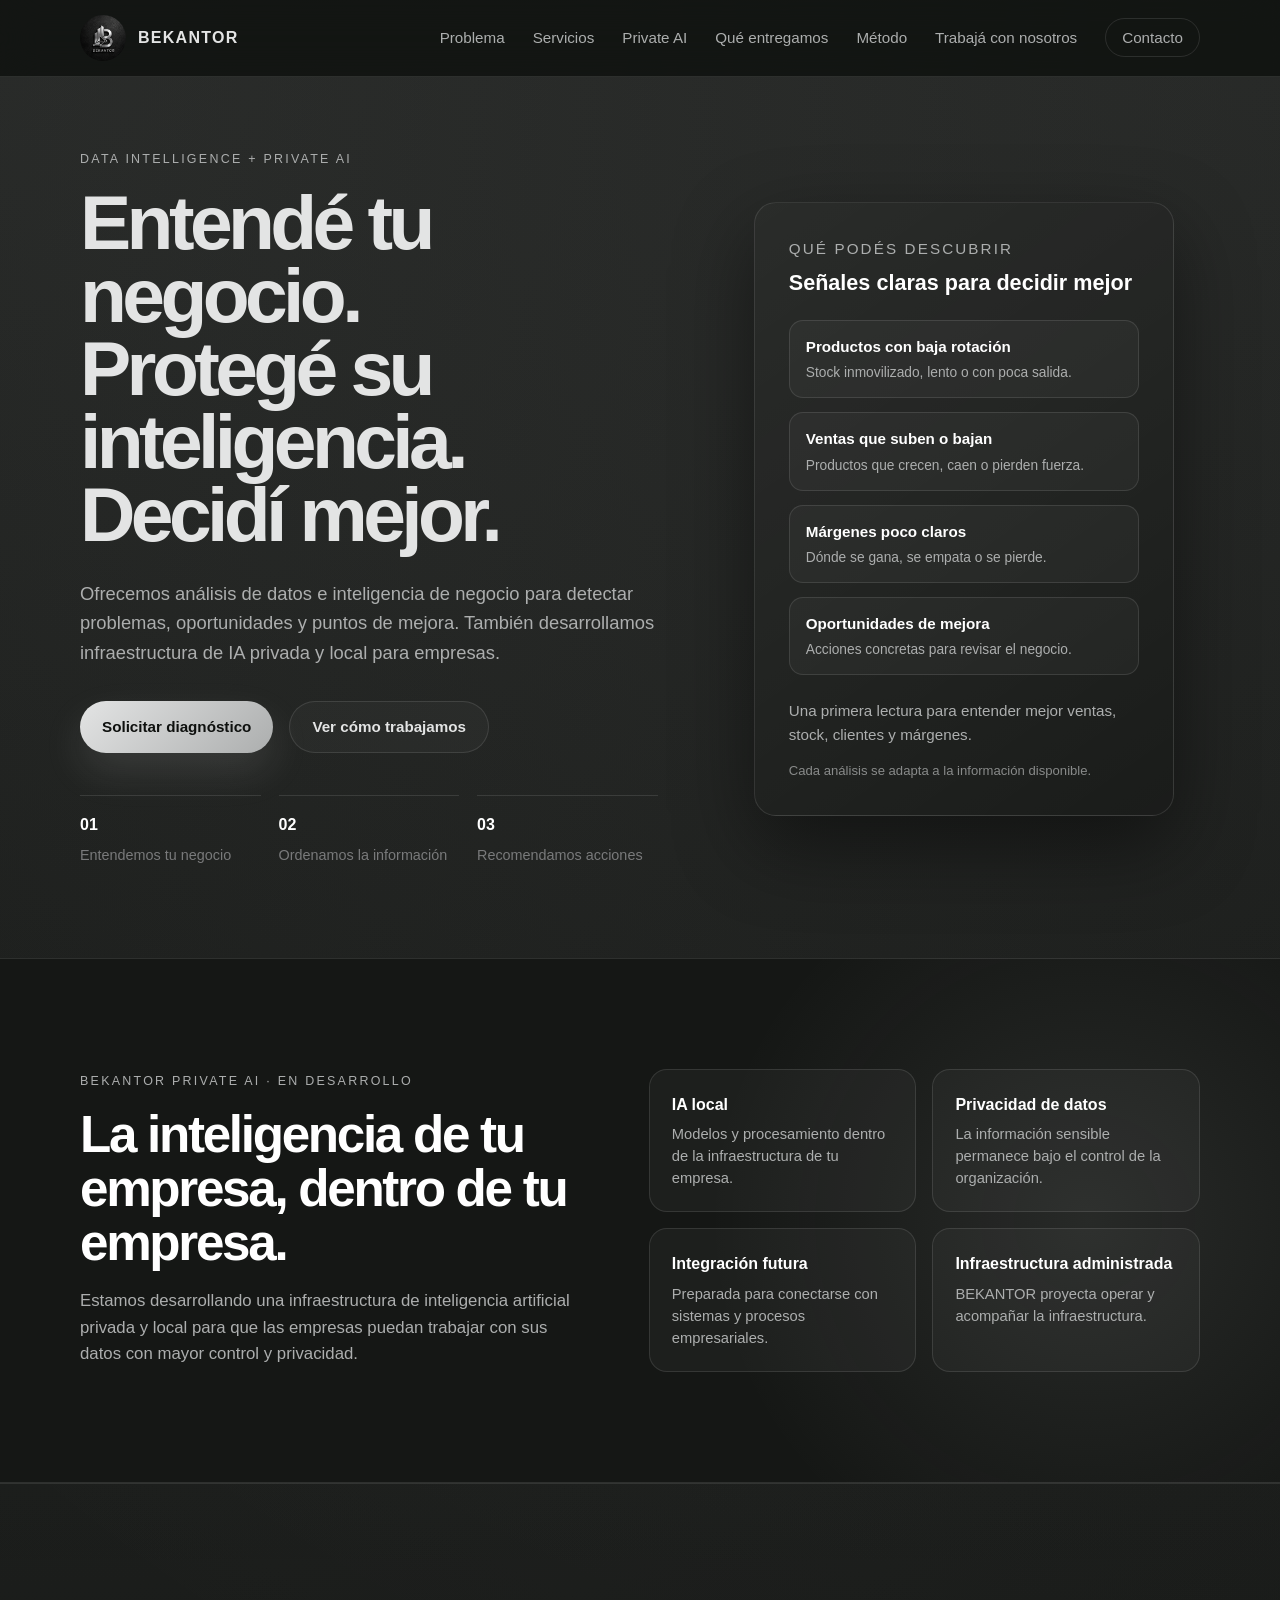
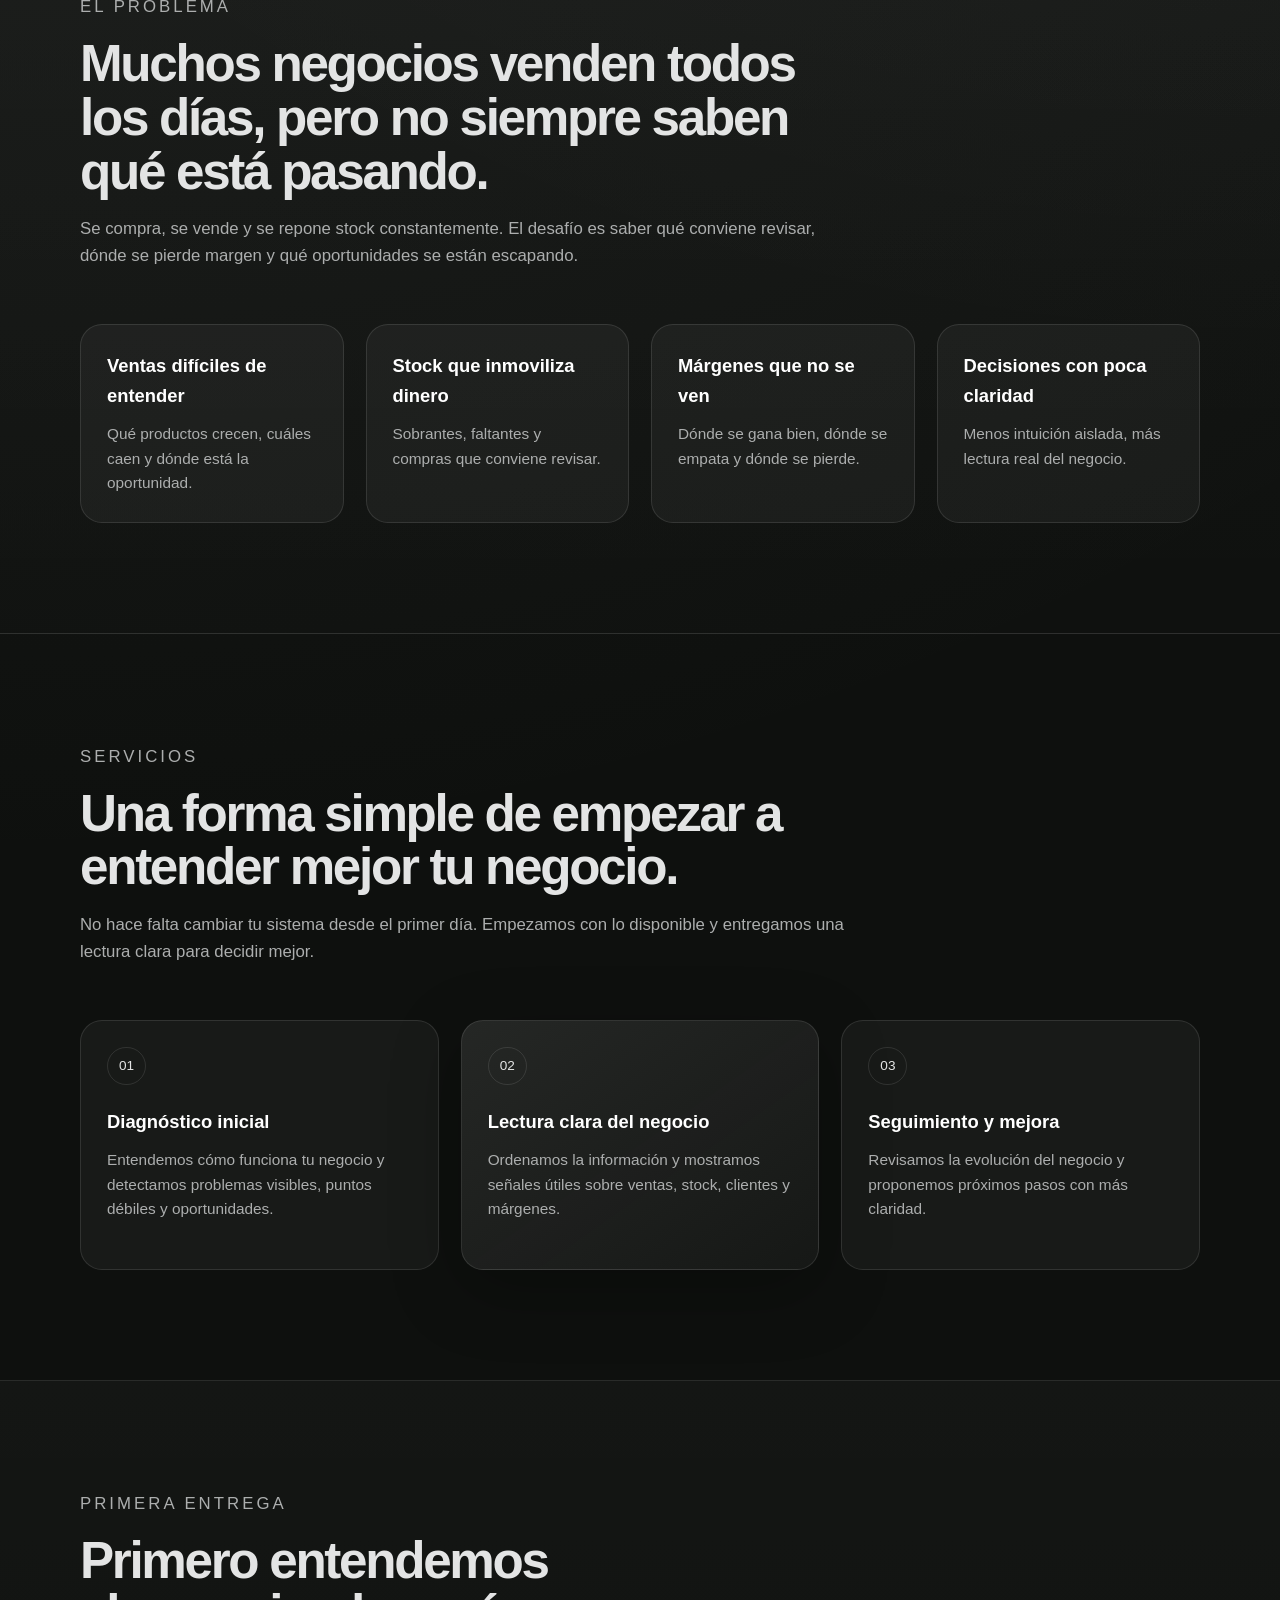
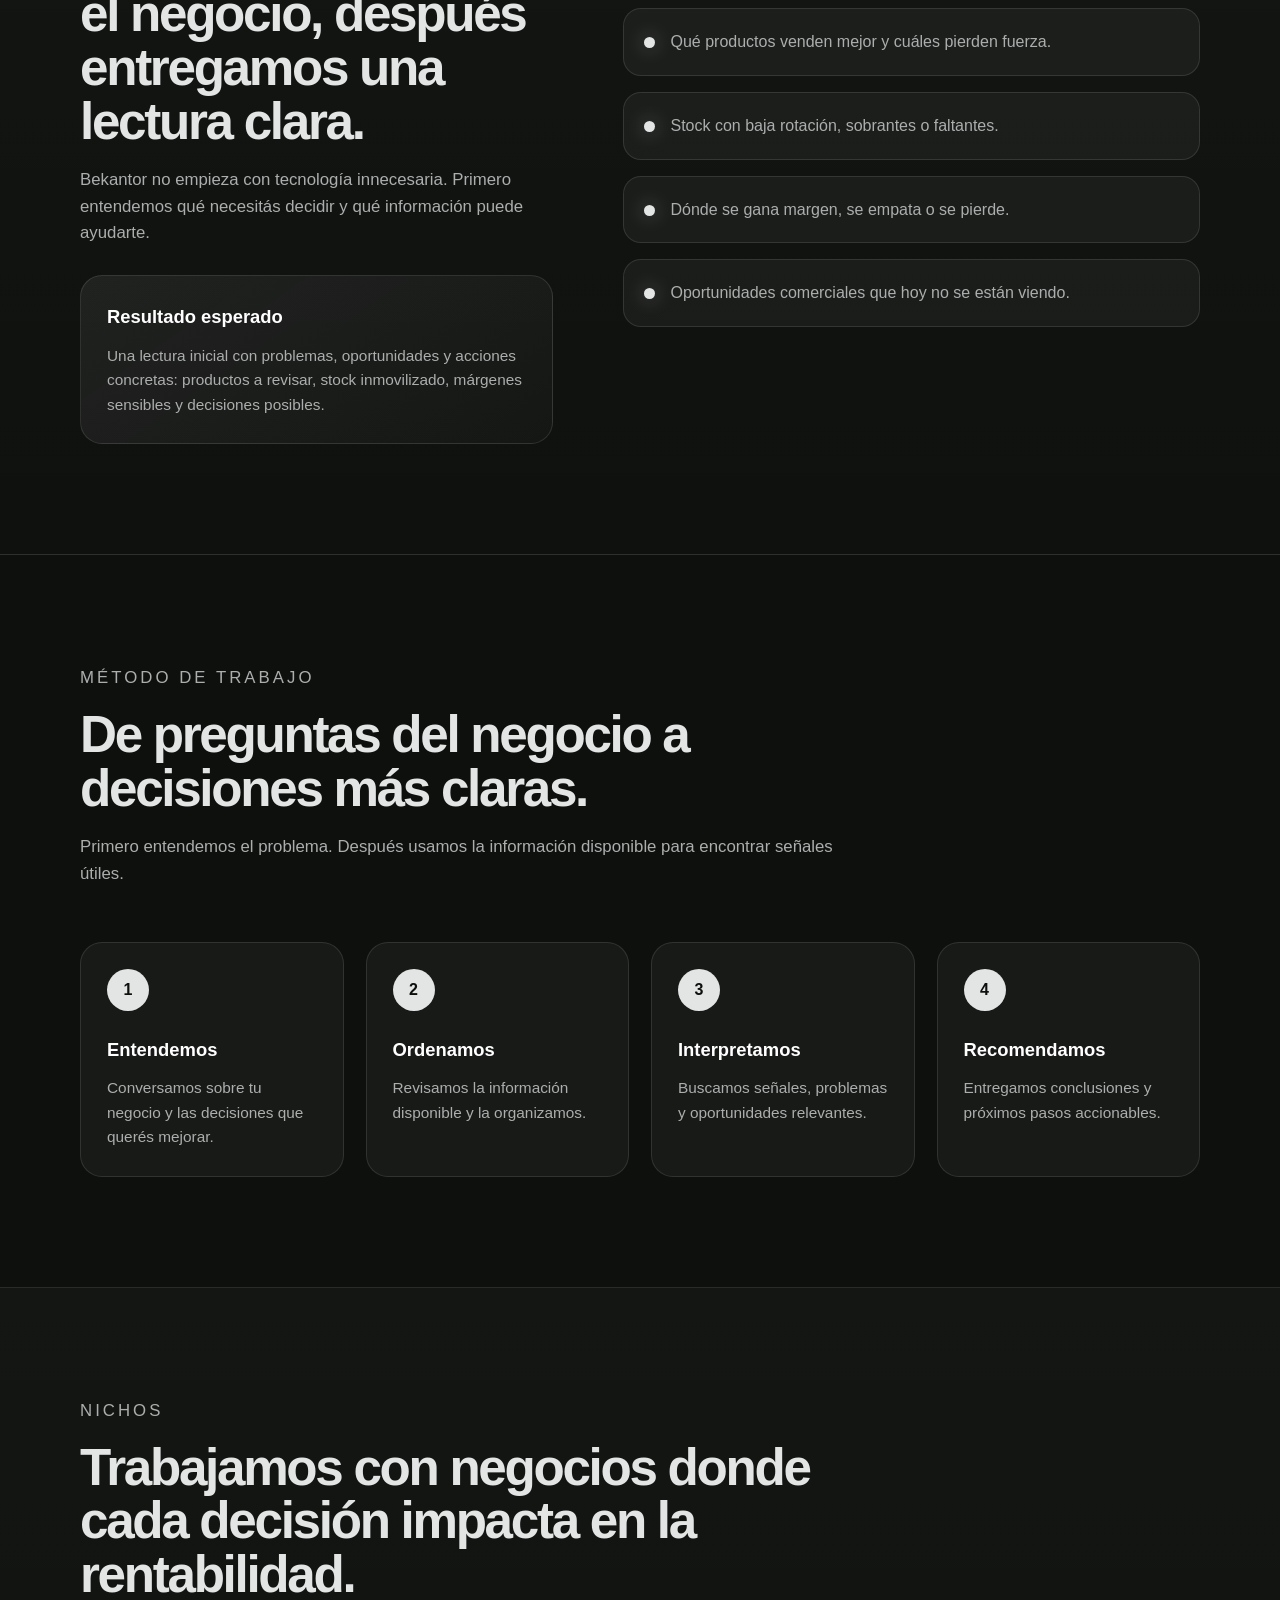
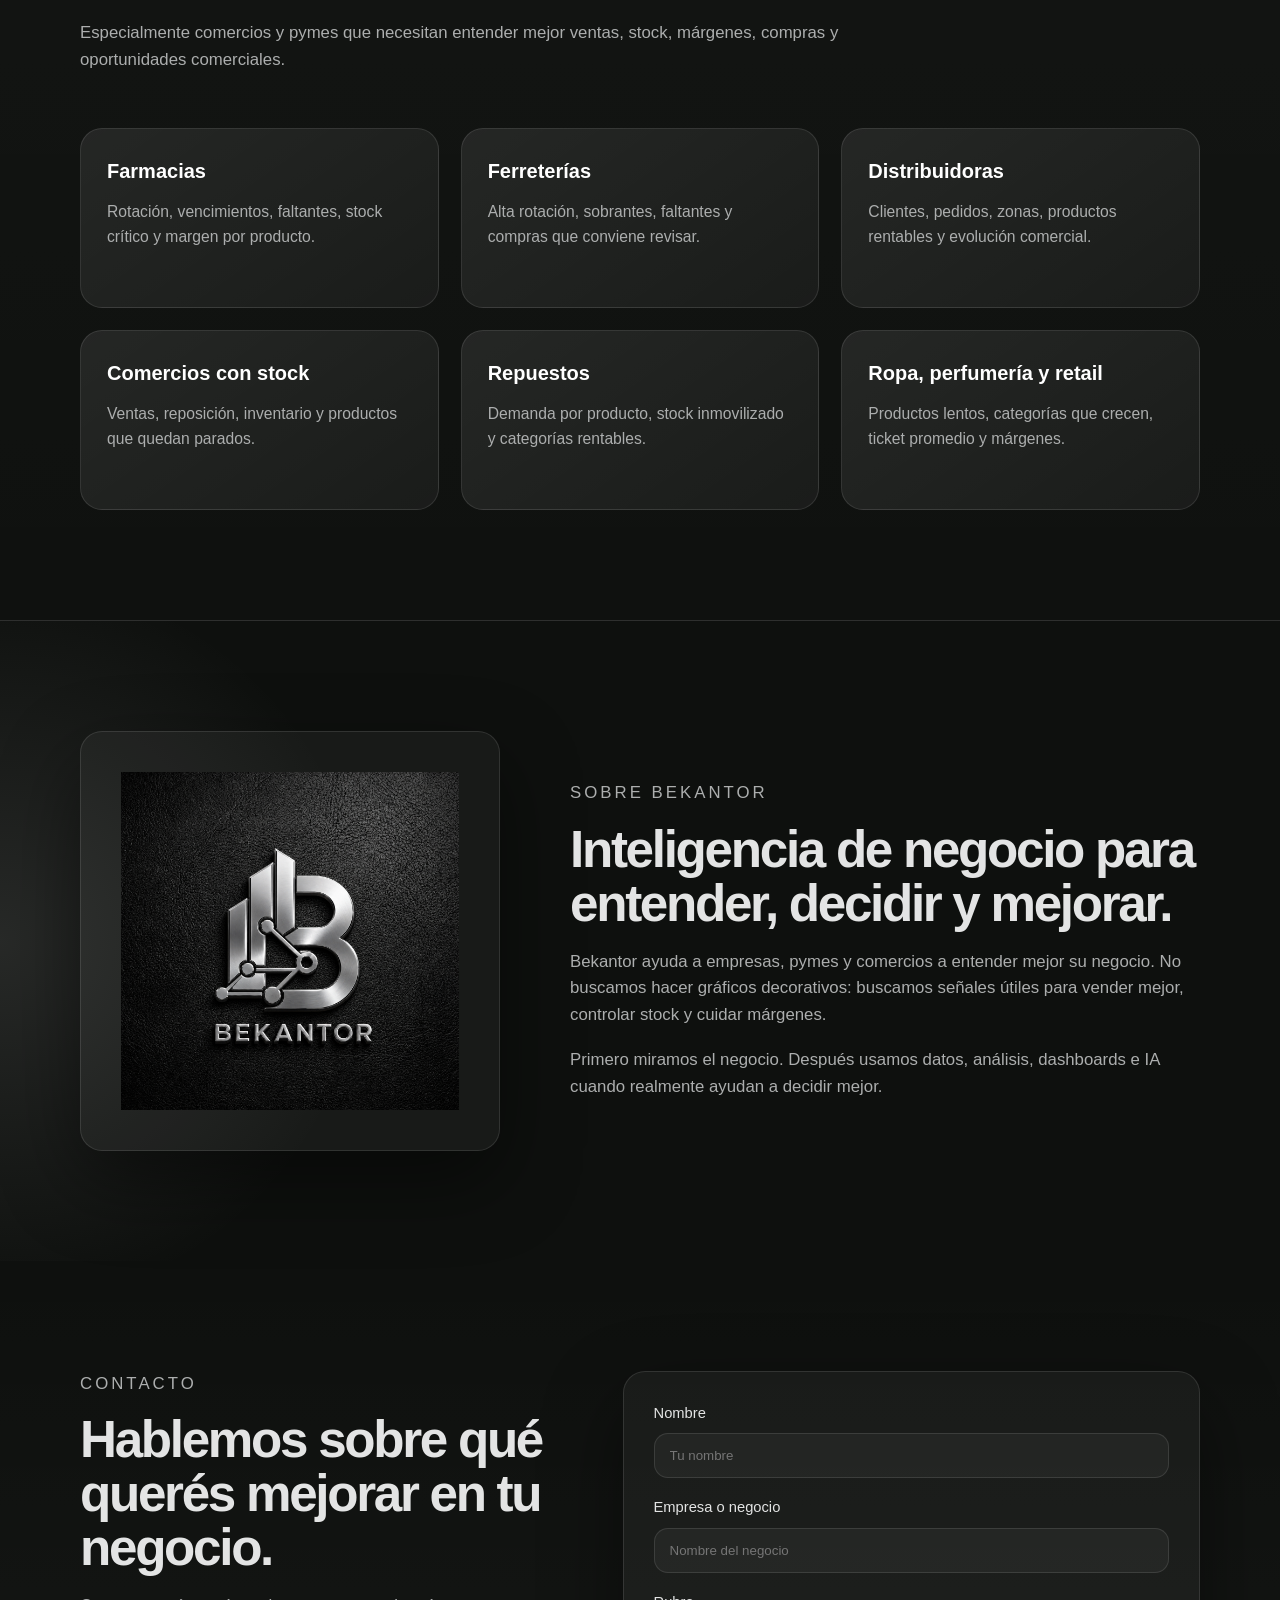
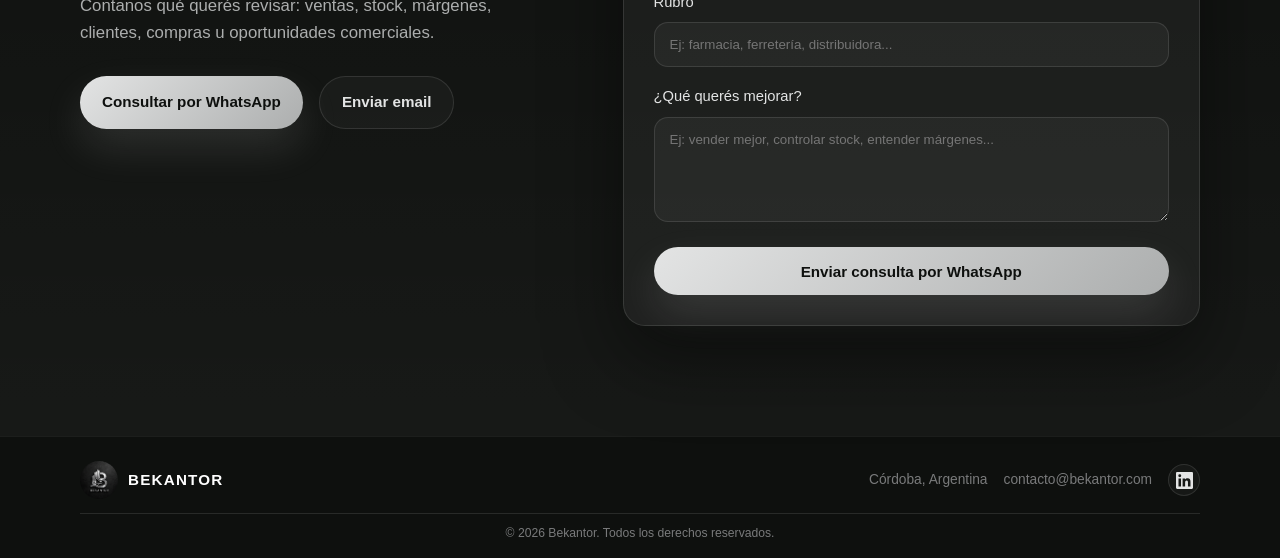
==== commit 00b617c9: "Add Private AI positioning to Bekantor site" ====
--- a/index.html
+++ b/index.html
@@ -5,10 +5,10 @@
   <meta charset="UTF-8" />
   <meta name="viewport" content="width=device-width, initial-scale=1.0" />
 
-  <title>Bekantor | Inteligencia de negocio para decidir mejor</title>
+  <title>Bekantor | Data Intelligence + Private AI</title>
 
   <meta name="description"
-    content="Bekantor ayuda a pymes y comercios a entender mejor su negocio, detectar oportunidades y tomar decisiones con más claridad." />
+    content="Bekantor ofrece análisis de datos e inteligencia de negocio, y desarrolla Private AI: inteligencia artificial privada y local para empresas." />
 
   <link rel="stylesheet" href="styles.css" />
   <link rel="icon" type="image/png" href="assets/bekantor-logo.png" />
@@ -30,6 +30,7 @@
       <ul class="nav-links" id="navLinks">
         <li><a href="#problema">Problema</a></li>
         <li><a href="#servicios">Servicios</a></li>
+        <li><a href="#private-ai">Private AI</a></li>
         <li><a href="#entregamos">Qué entregamos</a></li>
         <li><a href="#metodo">Método</a></li>
         <li><a href="trabaja.html">Trabajá con nosotros</a></li>
@@ -43,18 +44,18 @@
     <section class="hero" id="inicio">
       <div class="container hero-grid">
         <div class="hero-content reveal">
-          <p class="eyebrow">Claridad para decidir mejor</p>
+          <p class="eyebrow">Data Intelligence + Private AI</p>
 
           <h1>
-            Entendé qué pasa<br />
-            en tu negocio<br />
-            y tomá mejores<br />
-            decisiones.
+            Entendé tu negocio.<br />
+            Protegé su inteligencia.<br />
+            Decidí mejor.
           </h1>
 
           <p class="hero-text">
-            Bekantor ayuda a pymes y comercios a detectar problemas,
-            oportunidades y puntos de mejora en ventas, stock, clientes y márgenes.
+            Ofrecemos análisis de datos e inteligencia de negocio para detectar problemas,
+            oportunidades y puntos de mejora. También desarrollamos infraestructura de IA
+            privada y local para empresas.
           </p>
 
           <div class="hero-actions">
@@ -114,6 +115,41 @@
             <p class="card-description" style="margin-top: 12px; font-size: 0.82rem; opacity: 0.75;">
               Cada análisis se adapta a la información disponible.
             </p>
+          </div>
+        </div>
+      </div>
+    </section>
+
+    <!-- PRIVATE AI -->
+    <section class="section private-ai-section" id="private-ai">
+      <div class="container private-ai-grid">
+        <div class="private-ai-content reveal">
+          <p class="eyebrow">BEKANTOR Private AI · En desarrollo</p>
+
+          <h2>La inteligencia de tu empresa, dentro de tu empresa.</h2>
+
+          <p>
+            Estamos desarrollando una infraestructura de inteligencia artificial privada y local
+            para que las empresas puedan trabajar con sus datos con mayor control y privacidad.
+          </p>
+        </div>
+
+        <div class="private-ai-points reveal">
+          <div class="private-ai-point">
+            <strong>IA local</strong>
+            <span>Modelos y procesamiento dentro de la infraestructura de tu empresa.</span>
+          </div>
+          <div class="private-ai-point">
+            <strong>Privacidad de datos</strong>
+            <span>La información sensible permanece bajo el control de la organización.</span>
+          </div>
+          <div class="private-ai-point">
+            <strong>Integración futura</strong>
+            <span>Preparada para conectarse con sistemas y procesos empresariales.</span>
+          </div>
+          <div class="private-ai-point">
+            <strong>Infraestructura administrada</strong>
+            <span>BEKANTOR proyecta operar y acompañar la infraestructura.</span>
           </div>
         </div>
       </div>
@@ -468,4 +504,4 @@
   <script src="script.js"></script>
 </body>
 
-</html>+</html>
--- a/styles.css
+++ b/styles.css
@@ -241,6 +241,62 @@
   font-size: 0.9rem;
 }
 
+/* PRIVATE AI */
+
+.private-ai-section {
+  background:
+    radial-gradient(circle at 85% 50%, rgba(227, 228, 228, 0.09), transparent 34%),
+    var(--black-soft);
+  border-top: 1px solid var(--border);
+  border-bottom: 1px solid var(--border);
+}
+
+.private-ai-grid {
+  display: grid;
+  grid-template-columns: 0.95fr 1.05fr;
+  gap: 70px;
+  align-items: center;
+}
+
+.private-ai-content h2 {
+  color: var(--white);
+  font-size: clamp(2rem, 4vw, 3.6rem);
+  line-height: 1.05;
+  letter-spacing: -0.045em;
+  margin-bottom: 18px;
+}
+
+.private-ai-content > p:last-child {
+  color: var(--silver);
+  font-size: 1.05rem;
+}
+
+.private-ai-points {
+  display: grid;
+  grid-template-columns: repeat(2, 1fr);
+  gap: 16px;
+}
+
+.private-ai-point {
+  padding: 22px;
+  border: 1px solid var(--border);
+  border-radius: 18px;
+  background: rgba(255, 255, 255, 0.035);
+}
+
+.private-ai-point strong {
+  display: block;
+  color: var(--white);
+  margin-bottom: 6px;
+}
+
+.private-ai-point span {
+  display: block;
+  color: var(--silver);
+  font-size: 0.92rem;
+  line-height: 1.5;
+}
+
 .hero-card {
   display: flex;
   justify-content: center;
@@ -1178,6 +1234,7 @@
 @media (max-width: 960px) {
 
   .hero-grid,
+  .private-ai-grid,
   .mvp-grid,
   .about-grid,
   .contact-grid,
@@ -1229,6 +1286,7 @@
   }
 
   .hero-points,
+  .private-ai-points,
   .problem-grid,
   .services-grid,
   .steps-grid,
@@ -1460,4 +1518,4 @@
   .contact-actions {
     width: 100%;
   }
-}+}
